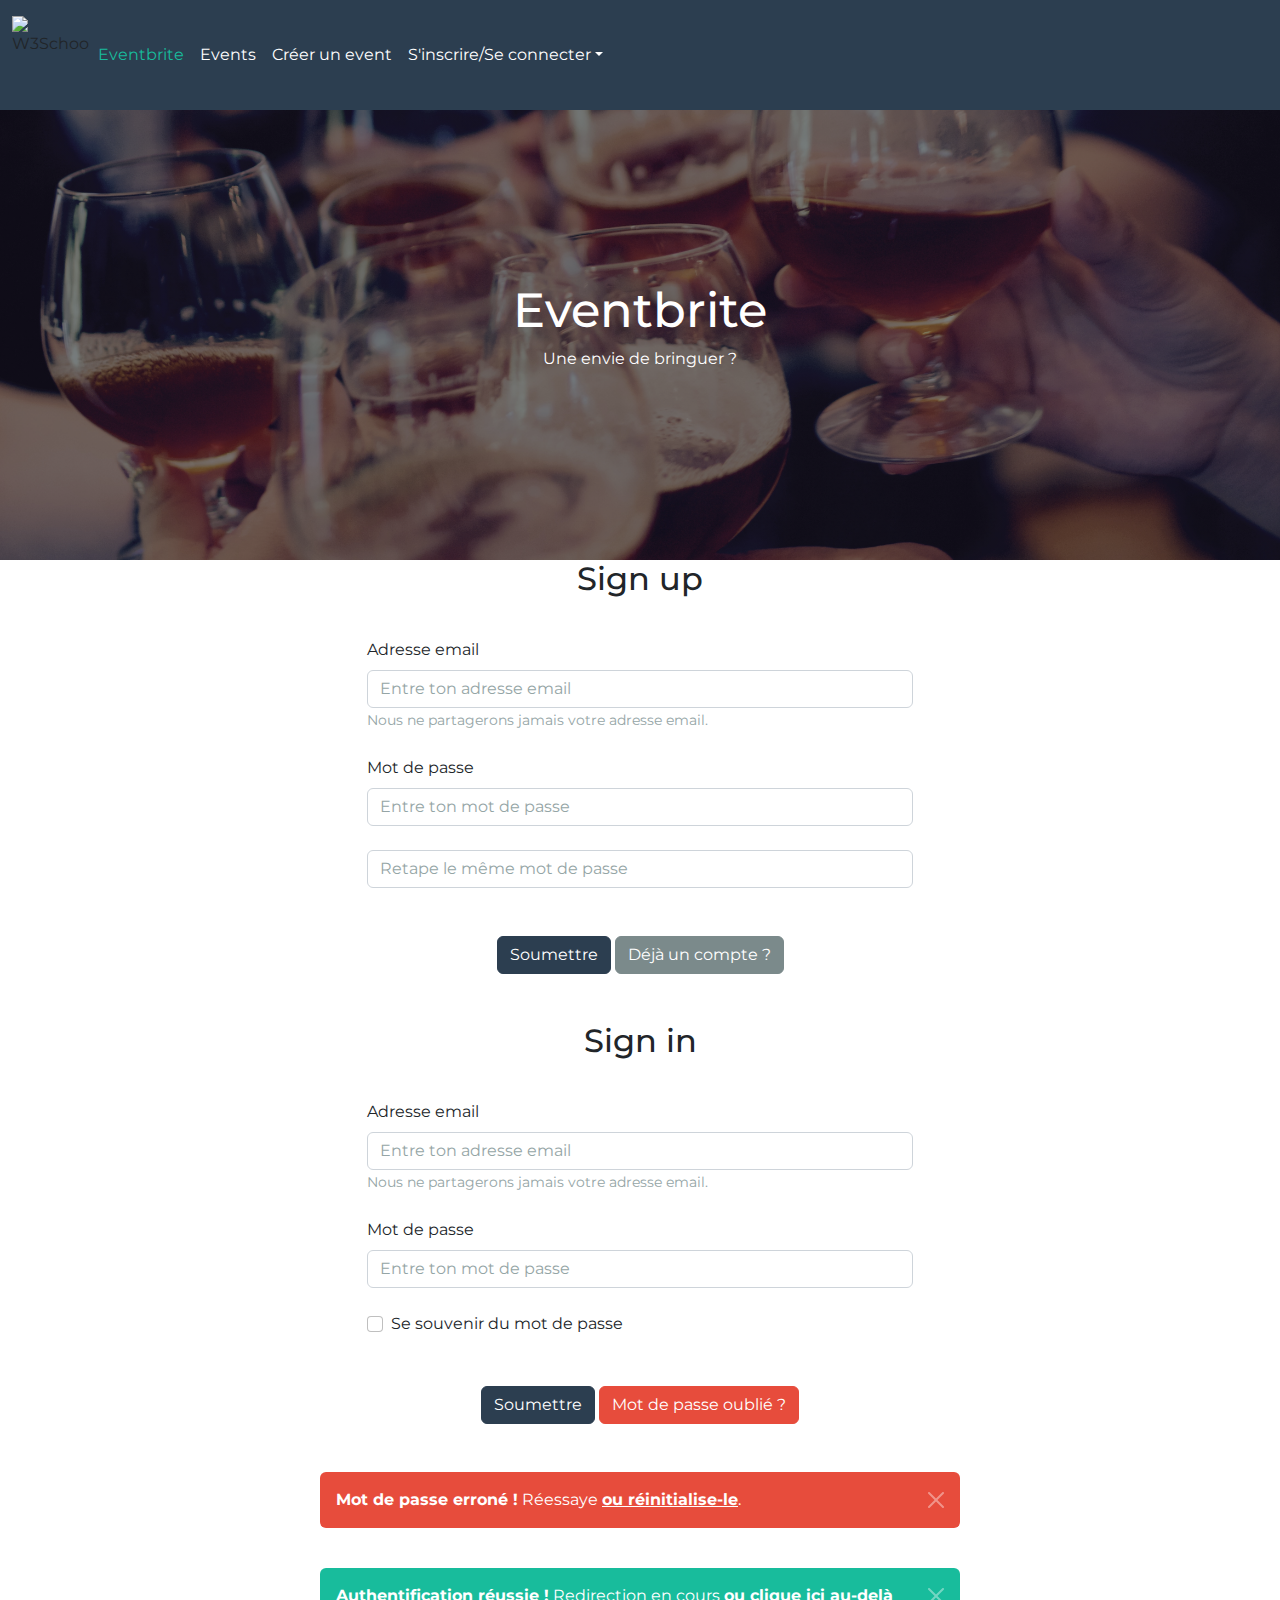
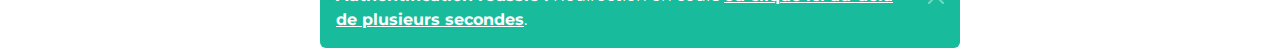
==== banner.html @ 56139e67 "maj index form navbar banner" ====
<!DOCTYPE html>
<html>
  <head>
    <title>Kit UI de l'espace !</title>
    <link rel="preconnect" href="https://fonts.googleapis.com">
    <link rel="preconnect" href="https://fonts.gstatic.com" crossorigin>
    <link href="https://fonts.googleapis.com/css2?family=Roboto:wght@300&display=swap" rel="stylesheet">

    <link rel="preconnect" href="https://fonts.googleapis.com">
    <link rel="preconnect" href="https://fonts.gstatic.com" crossorigin>
    <link href="https://fonts.googleapis.com/css2?family=Montserrat:wght@500&display=swap" rel="stylesheet">
    <link rel="stylesheet" type="text/css" href="bootstrap.css">
    <link rel="stylesheet" type="text/css" href="custom.css">
  </head>

  <header>

  </header>

<body>
  <nav class="navbar navbar-expand-lg navbar-dark bg-primary">
    <div class="container-fluid">
      <img src="https://logos-download.com/wp-content/uploads/2019/11/Eventbrite_Logo-700x700.png" alt="W3Schools.com" style="width:77.5px;height:77.5px;">
        <button class="navbar-toggler" type="button" data-bs-toggle="collapse" data-bs-target="#navbarColor02" aria-controls="navbarColor02" aria-expanded="false" aria-label="Toggle navigation">
        <span class="navbar-toggler-icon"></span>
      </button>
      <div class="collapse navbar-collapse" id="navbarColor02">
        <ul class="navbar-nav me-auto">
          <li class="nav-item">
            <a class="nav-link active" href="#">Eventbrite</a>
          </li>
          <li class="nav-item">
            <a class="nav-link" href="#">Events</a>
          </li>
          <li class="nav-item">
            <a class="nav-link" href="#">Créer un event</a>
          </li>
          <li class="nav-item dropdown">
            <a class="nav-link dropdown-toggle" data-bs-toggle="dropdown" href="#" role="button" aria-haspopup="true" aria-expanded="false">S'inscrire/Se connecter</a>
            <div class="dropdown-menu">
              <a class="dropdown-item" href="#">S'enregistrer</a>
              <a class="dropdown-item" href="#">Se connecter</a>
              <a class="dropdown-item" href="#">Se déconnecter</a>
            </div>
          </li>
        </ul>
      </div>
    </div>
  </nav>

  <div class="hero-image">
    <div class="hero-text">
      <h1>Eventbrite</h1>
      <p>Une envie de bringuer ?</p>
    </div>
  </div>


  <div class="container">
    <div class="row">
      <div class="col-md-6 offset-md-3">  
         <h1 class="h3 mb-3 font-weight-normal text-center">Sign up</h1>

         <div class="form-group">
           <label for="exampleInputEmail1" class="form-label mt-4">Adresse email</label>
           <input type="email" class="form-control" id="exampleInputEmail1" aria-describedby="emailHelp" placeholder="Entre ton adresse email">
           <small id="emailHelp" class="form-text text-muted">Nous ne partagerons jamais votre adresse email.</small>
         </div>
       
         <div class="form-group">
           <label for="exampleInputPassword1" class="form-label mt-4">Mot de passe</label>
           <input type="password" class="form-control" id="exampleInputPassword1" placeholder="Entre ton mot de passe">
         </div>
         <div class="form-group"><br>
          <input type="password" class="form-control" id="exampleInputPassword1" placeholder="Retape le même mot de passe">
        </div>
        <div class ="container-button">
         <div class="actions mt-5">
          <button type="submit" class="btn btn-primary">Soumettre</button>
          <button type="submit" class="btn btn-dark">Déjà un compte ?</button>
        </div>
        </div>
      </div>
    </div>
  </div>
<br><br>
  <div class="container">
    <div class="row">
      <div class="col-md-6 offset-md-3">  
         <h1 class="h3 mb-3 font-weight-normal text-center">Sign in</h1>

         <div class="form-group">
           <label for="exampleInputEmail1" class="form-label mt-4">Adresse email</label>
           <input type="email" class="form-control" id="exampleInputEmail1" aria-describedby="emailHelp" placeholder="Entre ton adresse email">
           <small id="emailHelp" class="form-text text-muted">Nous ne partagerons jamais votre adresse email.</small>
         </div>
       
         <div class="form-group">
           <label for="exampleInputPassword1" class="form-label mt-4">Mot de passe</label>
           <input type="password" class="form-control" id="exampleInputPassword1" placeholder="Entre ton mot de passe">
         </div><br>
         <div class="form-check">
          <input class="form-check-input" type="checkbox" value="" id="flexCheckDefault">
          <label class="form-check-label" for="flexCheckDefault">
            Se souvenir du mot de passe
          </label>
        </div>
        <div class ="container-button">
         <div class="actions mt-5">
          <button type="submit" class="btn btn-primary">Soumettre</button>
          <button type="submit" class="btn btn-danger">Mot de passe oublié ?</button>
        </div>
        </div>
      </div>
    </div>
  </div>
  <br><br>


   <div class="alert alert-dismissible alert-danger col-md-6 offset-md-3">
     <button type="button" class="btn-close" data-bs-dismiss="alert"></button>
     <strong>Mot de passe erroné !</strong> Réessaye <a href="#" class="alert-link">ou réinitialise-le</a>.
   </div>
   <br>
   <div class="alert alert-dismissible alert-success col-md-6 offset-md-3">
     <button type="button" class="btn-close" data-bs-dismiss="alert"></button>
     <strong>Authentification réussie !</strong> Redirection en cours <a href="#" class="alert-link">ou clique ici au-delà de plusieurs secondes</a>.
   </div>



</body>
---- custom.css ----
body, html {
    height: 100%;
    margin: 0;
    font-family: 'Montserrat', sans-serif;
  }
  
  .hero-image {
    background-image: linear-gradient(rgba(0, 0, 0, 0.5), rgba(0, 0, 0, 0.5)), url("teuf.jpg");
    height: 50%;
    background-position: center;
    background-repeat: no-repeat;
    background-size: cover;
    position: relative;
  }
  
  .hero-text {
    text-align: center;
    position: absolute;
    top: 50%;
    left: 50%;
    transform: translate(-50%, -50%);
    color: white;
  }
  
  .hero-text button {
    border: none;
    outline: 0;
    display: inline-block;
    padding: 10px 25px;
    color: black;
    background-color: #ddd;
    text-align: center;
    cursor: pointer;
  }
  
  .hero-text button:hover {
    background-color: #555;
    color: white;
  }
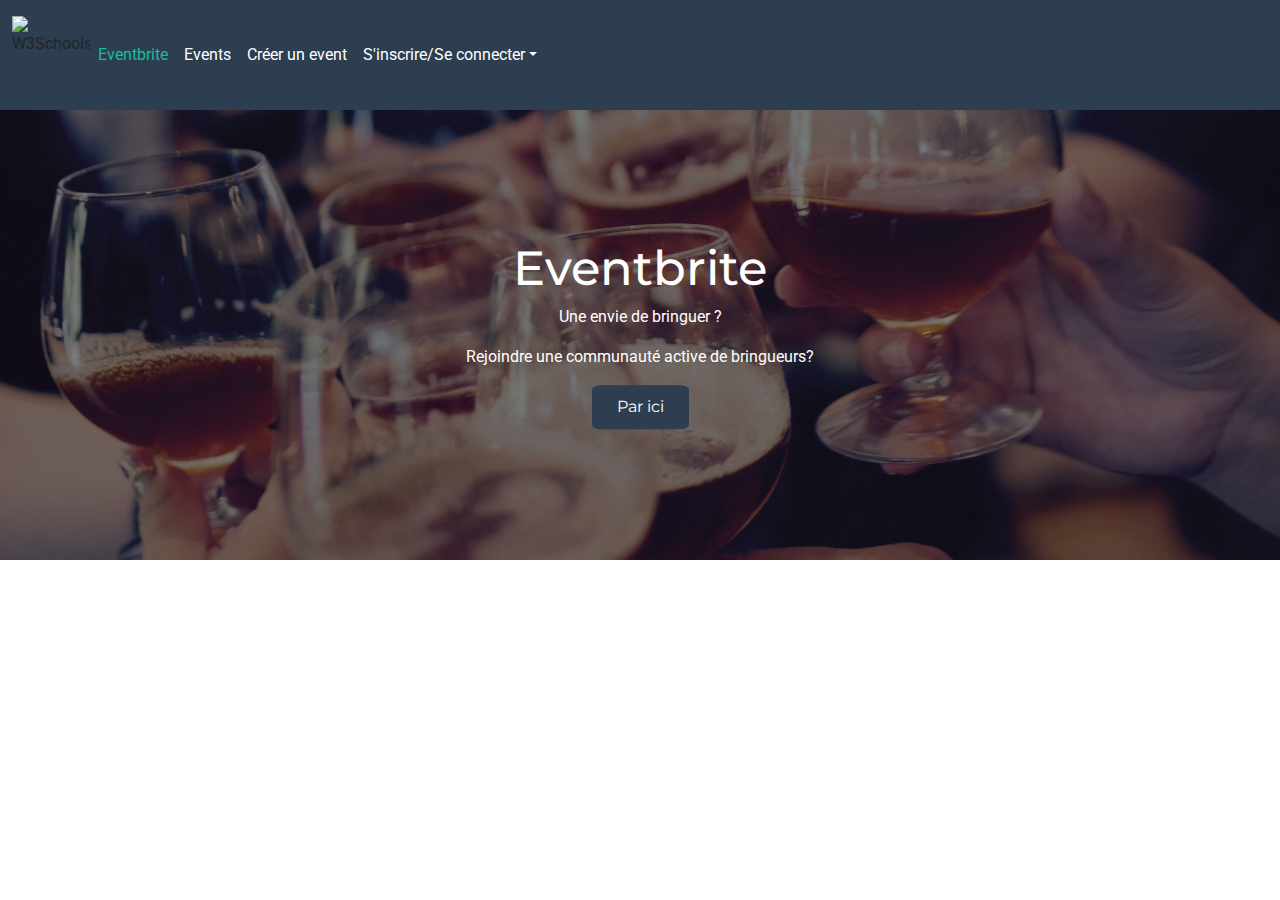
==== commit 38901b99: "formattage polices, rajout flash" ====
--- a/banner.html
+++ b/banner.html
@@ -52,81 +52,10 @@
     <div class="hero-text">
       <h1>Eventbrite</h1>
       <p>Une envie de bringuer ?</p>
+      <p>Rejoindre une communauté active de bringueurs?</p>
+      <button>Par ici</button>
     </div>
   </div>
 
 
-  <div class="container">
-    <div class="row">
-      <div class="col-md-6 offset-md-3">  
-         <h1 class="h3 mb-3 font-weight-normal text-center">Sign up</h1>
-
-         <div class="form-group">
-           <label for="exampleInputEmail1" class="form-label mt-4">Adresse email</label>
-           <input type="email" class="form-control" id="exampleInputEmail1" aria-describedby="emailHelp" placeholder="Entre ton adresse email">
-           <small id="emailHelp" class="form-text text-muted">Nous ne partagerons jamais votre adresse email.</small>
-         </div>
-       
-         <div class="form-group">
-           <label for="exampleInputPassword1" class="form-label mt-4">Mot de passe</label>
-           <input type="password" class="form-control" id="exampleInputPassword1" placeholder="Entre ton mot de passe">
-         </div>
-         <div class="form-group"><br>
-          <input type="password" class="form-control" id="exampleInputPassword1" placeholder="Retape le même mot de passe">
-        </div>
-        <div class ="container-button">
-         <div class="actions mt-5">
-          <button type="submit" class="btn btn-primary">Soumettre</button>
-          <button type="submit" class="btn btn-dark">Déjà un compte ?</button>
-        </div>
-        </div>
-      </div>
-    </div>
-  </div>
-<br><br>
-  <div class="container">
-    <div class="row">
-      <div class="col-md-6 offset-md-3">  
-         <h1 class="h3 mb-3 font-weight-normal text-center">Sign in</h1>
-
-         <div class="form-group">
-           <label for="exampleInputEmail1" class="form-label mt-4">Adresse email</label>
-           <input type="email" class="form-control" id="exampleInputEmail1" aria-describedby="emailHelp" placeholder="Entre ton adresse email">
-           <small id="emailHelp" class="form-text text-muted">Nous ne partagerons jamais votre adresse email.</small>
-         </div>
-       
-         <div class="form-group">
-           <label for="exampleInputPassword1" class="form-label mt-4">Mot de passe</label>
-           <input type="password" class="form-control" id="exampleInputPassword1" placeholder="Entre ton mot de passe">
-         </div><br>
-         <div class="form-check">
-          <input class="form-check-input" type="checkbox" value="" id="flexCheckDefault">
-          <label class="form-check-label" for="flexCheckDefault">
-            Se souvenir du mot de passe
-          </label>
-        </div>
-        <div class ="container-button">
-         <div class="actions mt-5">
-          <button type="submit" class="btn btn-primary">Soumettre</button>
-          <button type="submit" class="btn btn-danger">Mot de passe oublié ?</button>
-        </div>
-        </div>
-      </div>
-    </div>
-  </div>
-  <br><br>
-
-
-   <div class="alert alert-dismissible alert-danger col-md-6 offset-md-3">
-     <button type="button" class="btn-close" data-bs-dismiss="alert"></button>
-     <strong>Mot de passe erroné !</strong> Réessaye <a href="#" class="alert-link">ou réinitialise-le</a>.
-   </div>
-   <br>
-   <div class="alert alert-dismissible alert-success col-md-6 offset-md-3">
-     <button type="button" class="btn-close" data-bs-dismiss="alert"></button>
-     <strong>Authentification réussie !</strong> Redirection en cours <a href="#" class="alert-link">ou clique ici au-delà de plusieurs secondes</a>.
-   </div>
-
-
-
 </body>--- a/custom.css
+++ b/custom.css
@@ -1,7 +1,13 @@
 body, html {
     height: 100%;
-    margin: 0;
+  }
+
+  h1 {
     font-family: 'Montserrat', sans-serif;
+  }
+
+  p {
+    font-family: 'Roboto', sans-serif;
   }
   
   .hero-image {
@@ -27,13 +33,28 @@
     outline: 0;
     display: inline-block;
     padding: 10px 25px;
-    color: black;
-    background-color: #ddd;
+    color: white;
+    background-color: #2c3e50;
+    border-radius: 10%;
     text-align: center;
     cursor: pointer;
+    font-family: 'Montserrat', sans-serif;
   }
   
   .hero-text button:hover {
-    background-color: #555;
+    background-color: #f4511e;
+    border: none;
     color: white;
+    padding: 16px 32px;
+    text-align: center;
+    font-size: 16px;
+    margin: 4px 2px;
+    opacity: 1;
+    transition: 0.3s;
+    font-family: 'Montserrat', sans-serif;
+  }
+
+  .container-button {
+    display: flex;
+    justify-content: space-evenly;
   }